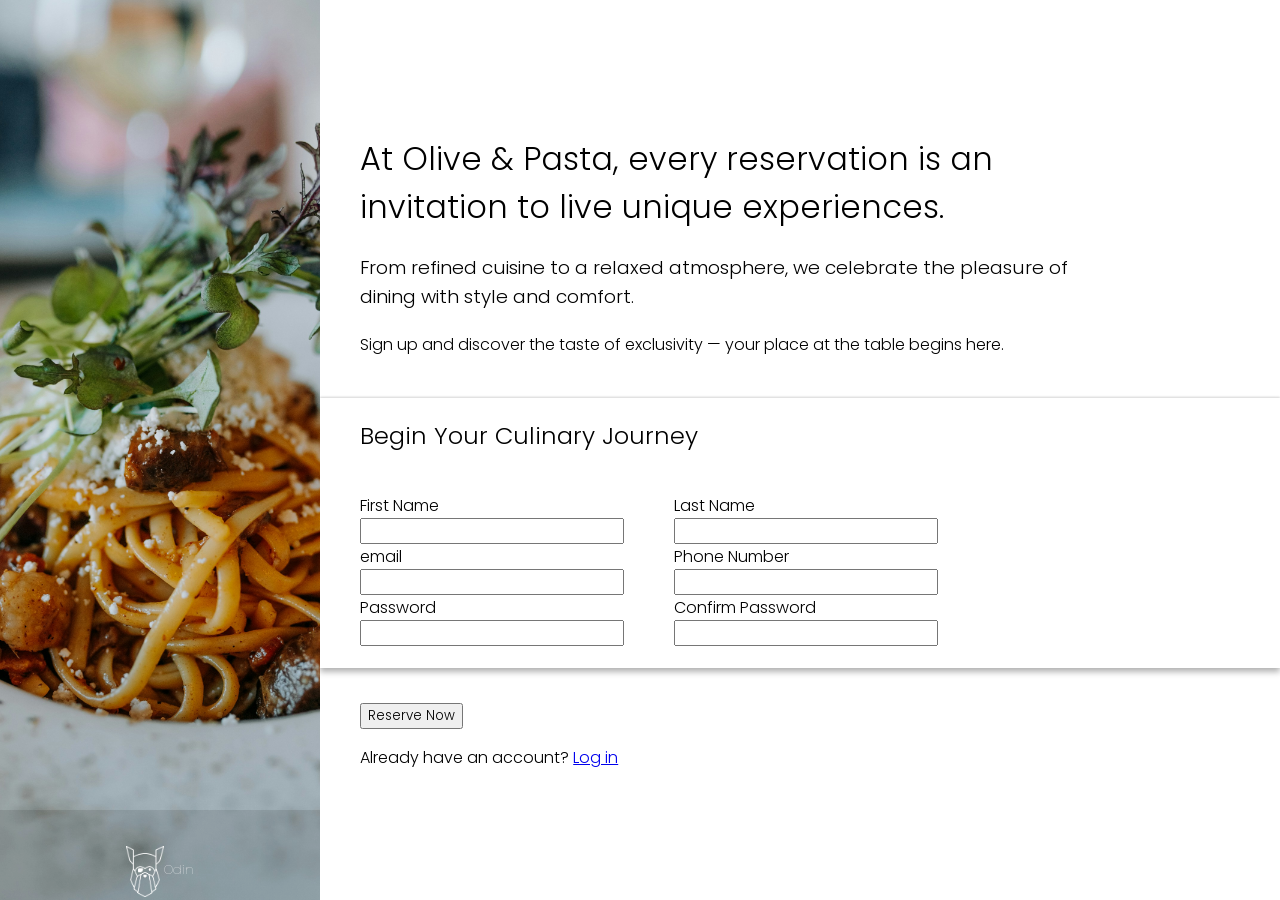
==== index.html @ 53da422f "Add the font and fallbacks for each word" ====
<!DOCTYPE html>
<html lang="en">
<head>
    <meta charset="UTF-8">
    <meta name="viewport" content="width=device-width, initial-scale=1.0">
    <title>
        Olive & Pasta - Restaurant
    </title>
    <link rel="stylesheet" href="style.css">

    <link rel="preconnect" href="https://fonts.googleapis.com">
    <link rel="preconnect" href="https://fonts.gstatic.com" crossorigin>
    <link href="https://fonts.googleapis.com/css2?family=Playfair+Display:ital,wght@0,400..900;1,400..900&family=Poppins:ital,wght@0,100;0,200;0,300;0,400;0,500;0,600;0,700;0,800;0,900;1,100;1,200;1,300;1,400;1,500;1,600;1,700;1,800;1,900&family=Raleway:ital,wght@0,100..900;1,100..900&display=swap" rel="stylesheet">
</head>
<body>
    <div id="photo">
        <div id="logo">
            <img src="img/logo.png" alt="Logo odin">
            <h4 id="odin">Odin</h4>
        </div>
    </div>

    <div id="right-side">
        <div class="top-form">
            <h1>
                At Olive & Pasta, every reservation is an invitation to live unique experiences. 
            </h1>
            <h3>
                From refined cuisine to a relaxed atmosphere, we celebrate the pleasure of dining with style and comfort.
            </h3>
            <h4>
                Sign up and discover the taste of exclusivity — your place at the table begins here.
            </h4>
        </div>
        
        <div class="bottom-form">
            <form action="restaurant.html" method="post" id="register">
                <h2>Begin Your Culinary Journey</h2>
                
                <div id="inputs">
                    <div id="left-inputs">
                        <div>
                            <label for="first-name">First Name</label>
                            <input type="text" id="first-name" name="FirstName" required>
                        </div>

                        <div>
                            <label for="email">email</label>
                            <input type="email" id="email" name="Email" required>
                        </div>

                        <div>
                            <label for="password">Password</label>
                            <input type="password" id="password" name="Password" required>
                        </div>
                    </div>

                    <div id="right-inputs">
                        <div>
                            <label for="last-name">Last Name</label>
                            <input type="text" id="last-name" name="LastName">
                        </div>

                        <div>
                            <label for="Phone">Phone Number</label>
                            <input type="tel">
                        </div>

                        <div>
                            <label for="confirm-password">Confirm Password</label>
                            <input type="password" id="confirm-password" name="confirmed-password" required>
                        </div>
                    </div>

                </div>
            </form>
        </div>

        <div id="bottom-form">
            <button type="submit" form="register">Reserve Now</button>
            <p>Already have an account? <a href="login.html">Log in</a></p>

        </div>
    </div>
</body>
</html>
---- style.css ----
@font-face {
    font-family: 'Cinzel';
    src: url('Cinzel-Regular.woff2') format('woff2'),
        url('Cinzel-Regular.woff') format('woff');
    font-weight: normal;
    font-style: normal;
    font-display: swap;
}

@font-face {
    font-family: 'Lora';
    src: url('Lora-Regular.woff2') format('woff2'),
        url('Lora-Regular.woff') format('woff');
    font-weight: normal;
    font-style: normal;
    font-display: swap;
}

@font-face {
    font-family: 'Cormorant Garamond';
    src: url('CormorantGaramond-Light.woff2') format('woff2'),
        url('CormorantGaramond-Light.woff') format('woff');
    font-weight: 300;
    font-style: normal;
    font-display: swap;
}

#photo {
  background-image: url(img/macarrao.jpg);
  background-size: cover;  
  background-position: center;
  width: 33vw;                   
  height: 100vh; 
  position: relative;
}

body {
    margin: 0;
    display: flex;
    box-sizing: border-box;
    overflow: hidden;
}

#logo img {
    width: 3vw;
    height: auto;
}

#odin {
    color: white;
    font-weight: 5;
    font-size: 13px;
}

#logo {
    display: flex;
    justify-content: center;
    align-items: flex-end;
    padding-left: 10px;
    background-color: rgba(7, 7, 7, 0.1); 
    position: absolute;
    bottom: 0;
    width: 100%;
    box-sizing: border-box;
    height: 10%;
    padding: 3px;
}

#right-side {
    display: flex;
    flex-direction: column;
    justify-content: center;
    gap: 20px;
}

.bottom-form {
    width: 100%;
    box-shadow: 0 -1px 2px rgba(0, 0, 0, 0.15), 0 4px 6px rgba(0, 0, 0, 0.3);
    height: 30%;
}

#inputs {
    box-sizing: border-box;
    display: flex;
    flex-wrap: wrap;
    align-items: flex-start;
    gap: 50px;
}
#register {
    display: flex;
    flex-direction: column;
    flex-wrap: wrap;
    gap: 20px;
}

.top-form h3, .top-form > h1 {
    width: 80%;
}

#left-inputs > div, #right-inputs div{
    display: flex;
    flex-direction: column;
}

form h2, .top-form > h1, #inputs, .top-form h3, .top-form h4, #bottom-form{
    padding-left: 40px;
}

button[type="submit"] {
    margin-top: 15px;
}

h1, h2, h3, h4, label, button, p, input {
  font-family: "Poppins", sans-serif, 'Cinzel', 'Lora', 'Cormorant Garamond', "Playfair Display", "Georgia", "Times New Roman", serif;
  font-weight: 300; /* deixa mais fino */
}
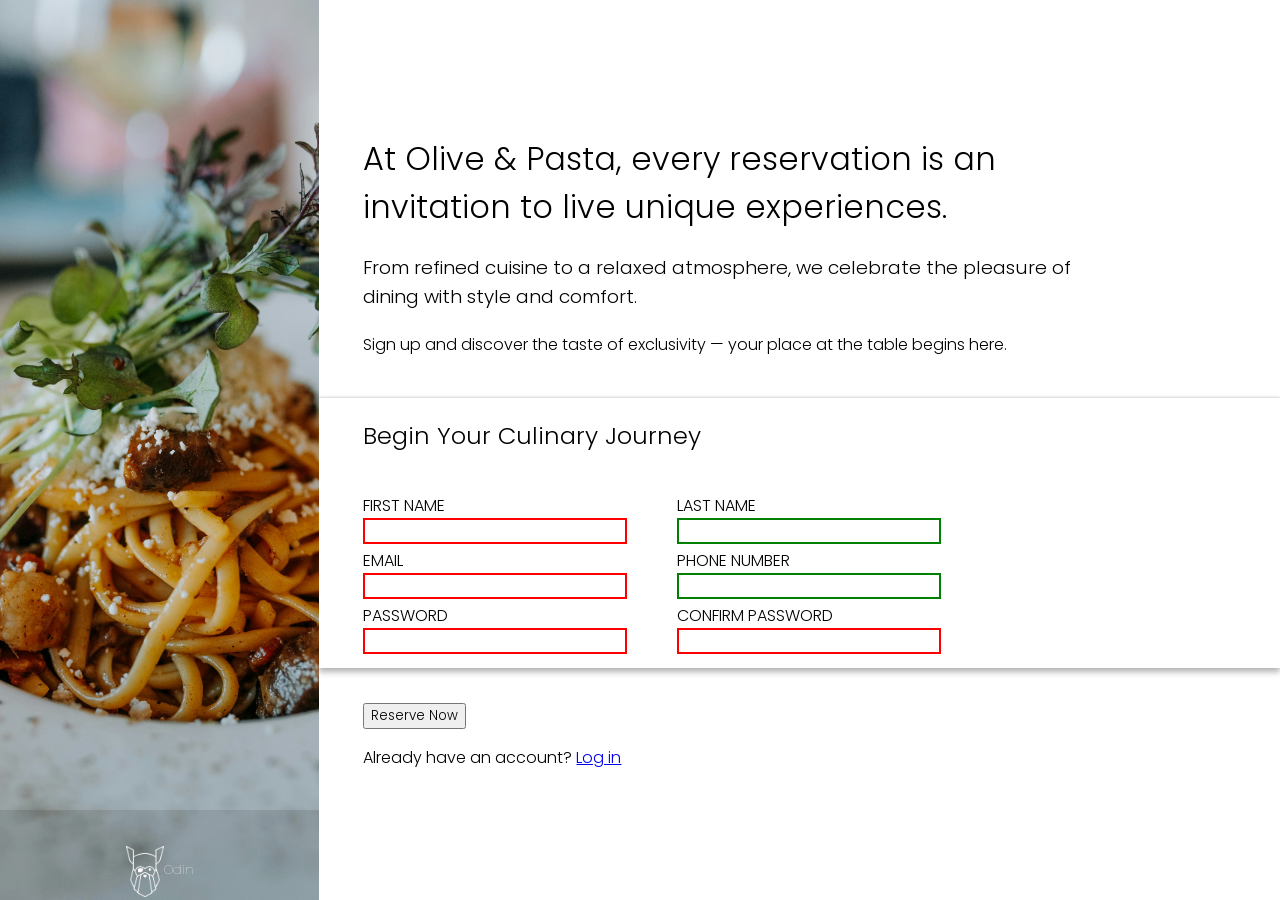
==== commit cd9a6ca5: "Add pattern to all inputs pattern and required inputs" ====
--- a/index.html
+++ b/index.html
@@ -40,34 +40,34 @@
                 <div id="inputs">
                     <div id="left-inputs">
                         <div>
-                            <label for="first-name">First Name</label>
+                            <label for="first-name">FIRST NAME</label>
                             <input type="text" id="first-name" name="FirstName" required>
                         </div>
 
                         <div>
-                            <label for="email">email</label>
+                            <label for="email">EMAIL</label>
                             <input type="email" id="email" name="Email" required>
                         </div>
 
                         <div>
-                            <label for="password">Password</label>
+                            <label for="password">PASSWORD</label>
                             <input type="password" id="password" name="Password" required>
                         </div>
                     </div>
 
                     <div id="right-inputs">
                         <div>
-                            <label for="last-name">Last Name</label>
+                            <label for="last-name">LAST NAME</label>
                             <input type="text" id="last-name" name="LastName">
                         </div>
 
                         <div>
-                            <label for="Phone">Phone Number</label>
+                            <label for="Phone">PHONE NUMBER</label>
                             <input type="tel">
                         </div>
 
                         <div>
-                            <label for="confirm-password">Confirm Password</label>
+                            <label for="confirm-password">CONFIRM PASSWORD</label>
                             <input type="password" id="confirm-password" name="confirmed-password" required>
                         </div>
                     </div>
--- a/style.css
+++ b/style.css
@@ -103,7 +103,7 @@
 }
 
 form h2, .top-form > h1, #inputs, .top-form h3, .top-form h4, #bottom-form{
-    padding-left: 40px;
+    padding-left: 44px;
 }
 
 button[type="submit"] {
@@ -114,3 +114,27 @@
   font-family: "Poppins", sans-serif, 'Cinzel', 'Lora', 'Cormorant Garamond', "Playfair Display", "Georgia", "Times New Roman", serif;
   font-weight: 300; /* deixa mais fino */
 }
+
+#right-inputs div, #left-inputs div {
+    padding-bottom: 4px;
+}
+
+#right-inputs, #left-inputs {
+    margin-bottom: 18px;
+}
+
+div label {
+    font-size:1rem;
+}
+
+input::before {
+    border: 2px solid #E5E7EB;
+}
+
+input:invalid {
+  border: 2px solid red;
+}
+
+input:valid {
+    border: 2px solid green;
+}
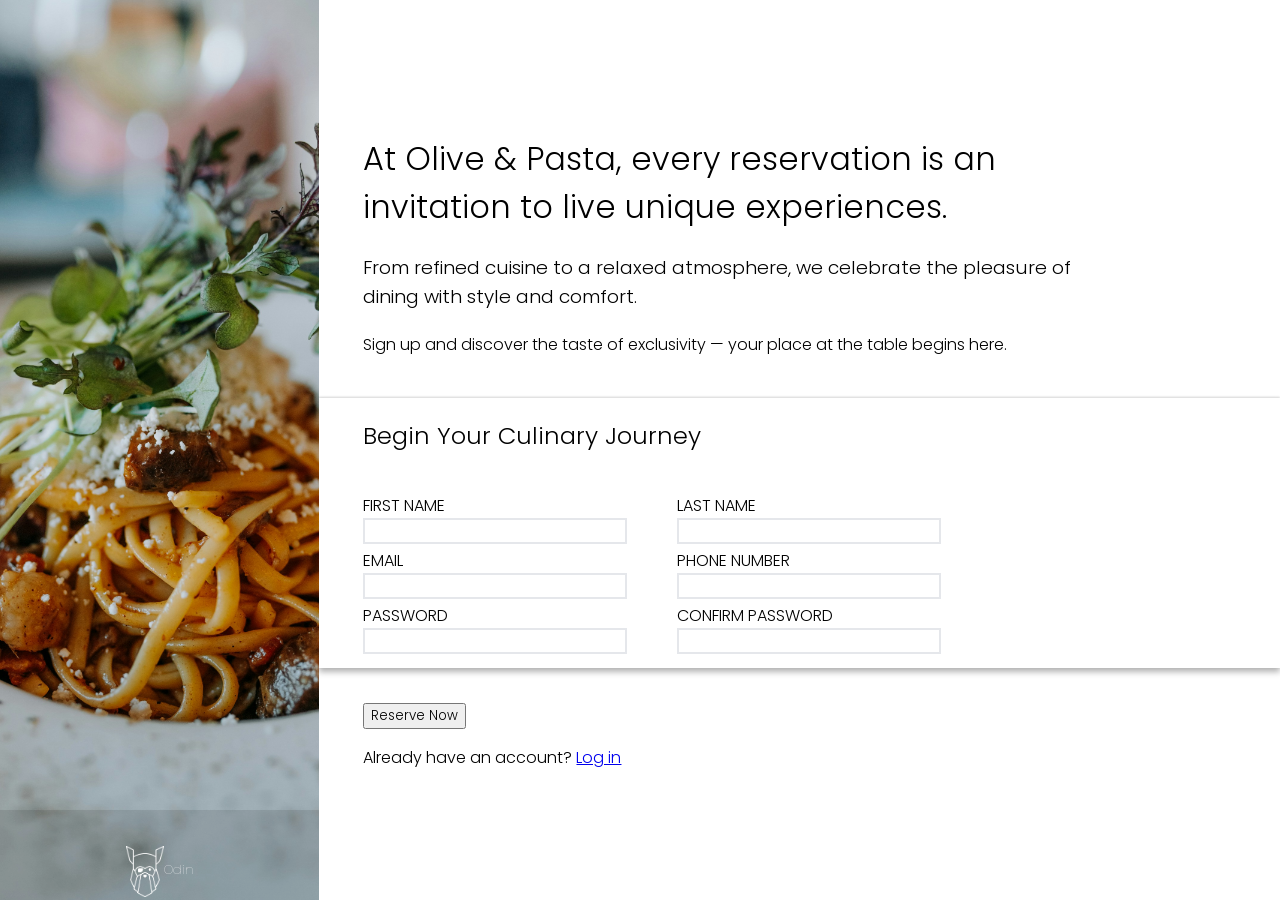
==== commit 52fdc264: "Correct the pattern error at some inputs" ====
--- a/index.html
+++ b/index.html
@@ -41,29 +41,29 @@
                     <div id="left-inputs">
                         <div>
                             <label for="first-name">FIRST NAME</label>
-                            <input type="text" id="first-name" name="FirstName" required>
+                            <input type="text" id="first-name" name="FirstName" pattern="[A-za-zÀ-ÿ\s]{1,} required">
                         </div>
 
                         <div>
                             <label for="email">EMAIL</label>
-                            <input type="email" id="email" name="Email" required>
+                            <input type="email" id="email" name="Email" pattern="[a-z0-9._%+-]+@[a-z0-9.-]+\.[a-z]{2,}$" required>
                         </div>
 
                         <div>
                             <label for="password">PASSWORD</label>
-                            <input type="password" id="password" name="Password" required>
+                            <input type="password" id="password" name="Password" pattern="(?=.*[a-z])(?=.*[A-Z])(?=.*\d)(?=.*[@$!%*?&]).{8,}.{5,}" required>
                         </div>
                     </div>
 
                     <div id="right-inputs">
                         <div>
                             <label for="last-name">LAST NAME</label>
-                            <input type="text" id="last-name" name="LastName">
+                            <input type="text" id="last-name" name="LastName" pattern="[A-Za-zÀ-ÿ\s]{2,}" required>
                         </div>
 
                         <div>
                             <label for="Phone">PHONE NUMBER</label>
-                            <input type="tel">
+                            <input type="tel" pattern="((\(?\d{2}\)?[\s-]?)?\d{4,5}[\s-]?\d{4})|((\+1[\s-]?)?(\(?\d{3}\)?[\s-]?)\d{3}[\s-]?\d{4})" required>
                         </div>
 
                         <div>
--- a/style.css
+++ b/style.css
@@ -127,14 +127,14 @@
     font-size:1rem;
 }
 
-input::before {
+input {
     border: 2px solid #E5E7EB;
 }
 
-input:invalid {
+input:focus:user-invalid {
   border: 2px solid red;
 }
 
-input:valid {
+input:focus:user-valid {
     border: 2px solid green;
 }
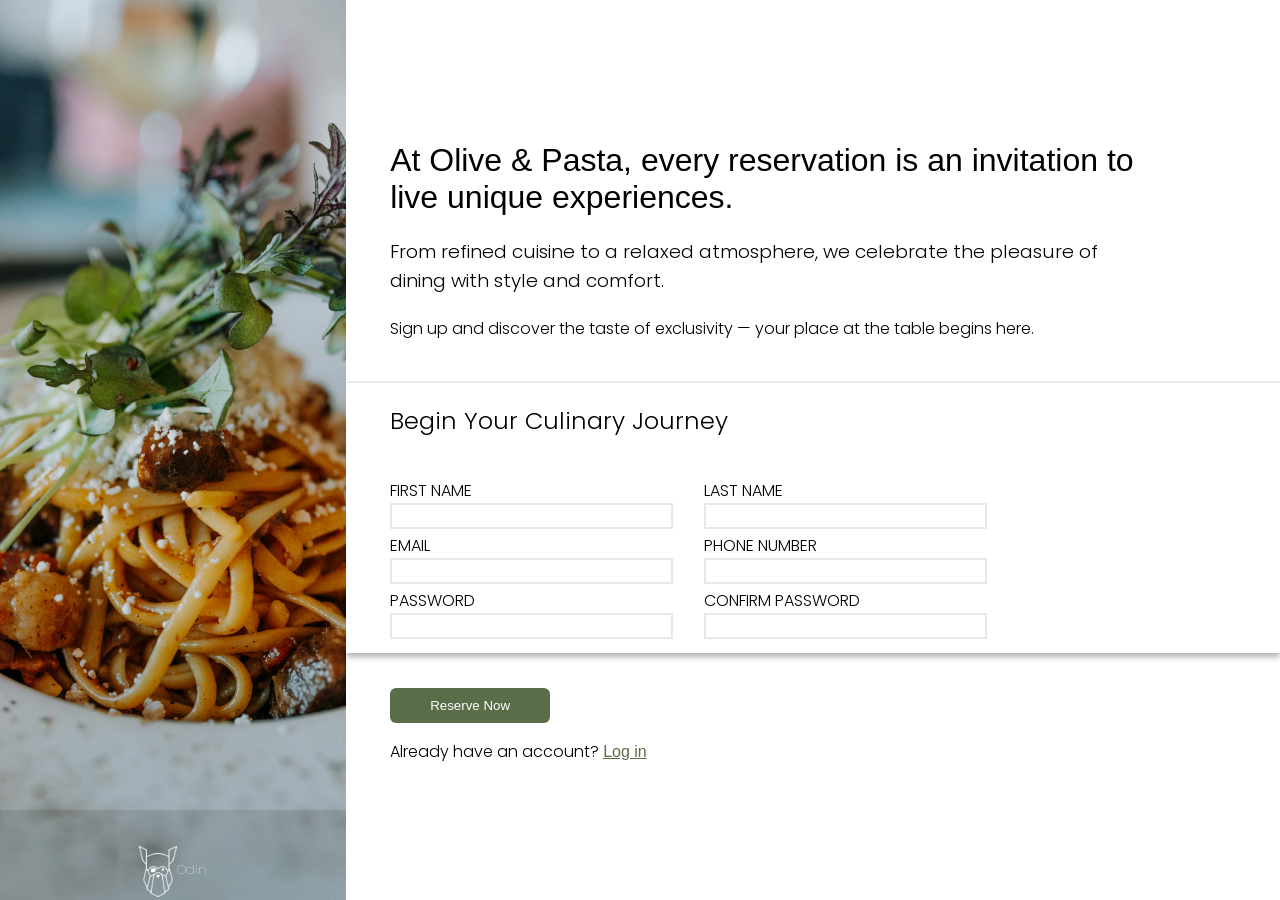
==== commit 5b244652: "Do the README and delete images that were not used" ====
--- a/index.html
+++ b/index.html
@@ -41,34 +41,34 @@
                     <div id="left-inputs">
                         <div>
                             <label for="first-name">FIRST NAME</label>
-                            <input type="text" id="first-name" name="FirstName" pattern="[A-za-zÀ-ÿ\s]{1,} required">
+                            <input title="Enter your first name." type="text" id="first-name" name="FirstName" pattern="[A-Za-zÀ-ÿ\s]{3,}" required>
                         </div>
 
                         <div>
                             <label for="email">EMAIL</label>
-                            <input type="email" id="email" name="Email" pattern="[a-z0-9._%+-]+@[a-z0-9.-]+\.[a-z]{2,}$" required>
+                            <input title="Provide a valid email address." type="email" id="email" name="Email" pattern="[a-z0-9._%+-]+@[a-z0-9.-]+\.[a-z]{2,}$" required>
                         </div>
 
                         <div>
                             <label for="password">PASSWORD</label>
-                            <input type="password" id="password" name="Password" pattern="(?=.*[a-z])(?=.*[A-Z])(?=.*\d)(?=.*[@$!%*?&]).{8,}.{5,}" required>
+                            <input title="at least 8 characters" type="password" id="password" name="Password" pattern="(?=.*[a-z])(?=.*[A-Z])(?=.*\d)(?=.*[@$!%*?&]).{8,}" required>
                         </div>
                     </div>
 
                     <div id="right-inputs">
                         <div>
                             <label for="last-name">LAST NAME</label>
-                            <input type="text" id="last-name" name="LastName" pattern="[A-Za-zÀ-ÿ\s]{2,}" required>
+                            <input title="Enter your last name." type="text" id="last-name" name="LastName" pattern="[A-Za-zÀ-ÿ\s]{2,}" required>
                         </div>
 
                         <div>
                             <label for="Phone">PHONE NUMBER</label>
-                            <input type="tel" pattern="((\(?\d{2}\)?[\s-]?)?\d{4,5}[\s-]?\d{4})|((\+1[\s-]?)?(\(?\d{3}\)?[\s-]?)\d{3}[\s-]?\d{4})" required>
+                            <input title="Enter your phone number, USA (10 digits) or Brazil (11 digits) " type="tel" pattern="\d{10,11}" required>
                         </div>
 
                         <div>
                             <label for="confirm-password">CONFIRM PASSWORD</label>
-                            <input type="password" id="confirm-password" name="confirmed-password" required>
+                            <input title="Repeat your password to confirm — must match exactly." type="password" id="confirm-password" name="confirmed-password" pattern=".{8,}" required>
                         </div>
                     </div>
 
@@ -78,7 +78,7 @@
 
         <div id="bottom-form">
             <button type="submit" form="register">Reserve Now</button>
-            <p>Already have an account? <a href="login.html">Log in</a></p>
+            <p>Already have an account? <a href="">Log in</a></p>
 
         </div>
     </div>
--- a/style.css
+++ b/style.css
@@ -127,14 +127,52 @@
     font-size:1rem;
 }
 
+/* inputs validation */
 input {
+    width: 104%;
     border: 2px solid #E5E7EB;
 }
 
-input:focus:user-invalid {
-  border: 2px solid red;
+input:user-invalid {
+  border: 2px solid rgba(194, 36, 36, 0.986);
 }
 
-input:focus:user-valid {
-    border: 2px solid green;
-}+
+/*Selected input*/
+input:focus {
+    outline: none;
+    border: 2px solid var(--green);
+    box-shadow: 0 4px 6px -1px rgba (0,0,0,0.1);
+}
+
+input:hover,button:hover {
+    box-shadow: 0 -3px 10px rgba(0,0,0,0.15);
+}
+
+/* button */
+:root {
+    --green: #596D48;
+}
+
+button {
+    font-weight: 420;
+    color: white;
+    padding: 10px 40px;
+    border-radius: 6px;
+    border: #596D48;
+    background-color: var(--green);
+}
+
+#bottom-form a {
+    font-weight: 500;
+    color: var(--green);
+}
+
+#bottom-form p {
+    font-weight: 399;
+}
+
+h1 {
+    font-weight: 500;
+}
+
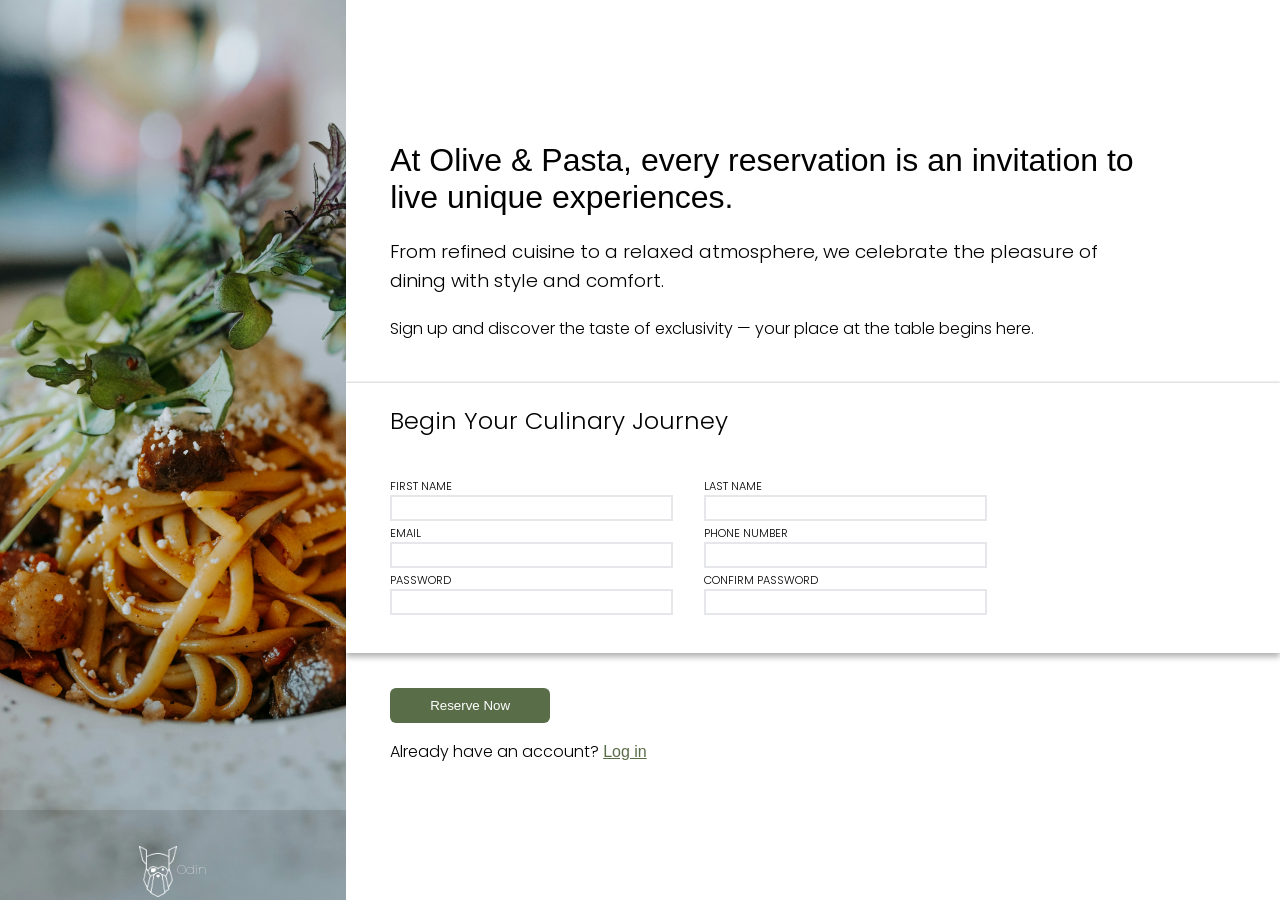
==== commit a5ac617f: "The link wont turn 404 when clicked" ====
--- a/index.html
+++ b/index.html
@@ -78,7 +78,7 @@
 
         <div id="bottom-form">
             <button type="submit" form="register">Reserve Now</button>
-            <p>Already have an account? <a href="">Log in</a></p>
+            <p>Already have an account? <a href="#">Log in</a></p>
 
         </div>
     </div>
--- a/style.css
+++ b/style.css
@@ -123,10 +123,6 @@
     margin-bottom: 18px;
 }
 
-div label {
-    font-size:1rem;
-}
-
 /* inputs validation */
 input {
     width: 104%;
@@ -176,3 +172,10 @@
     font-weight: 500;
 }
 
+label {
+    font-size: 0.7rem;
+}
+
+a {
+    font-style: none;
+}
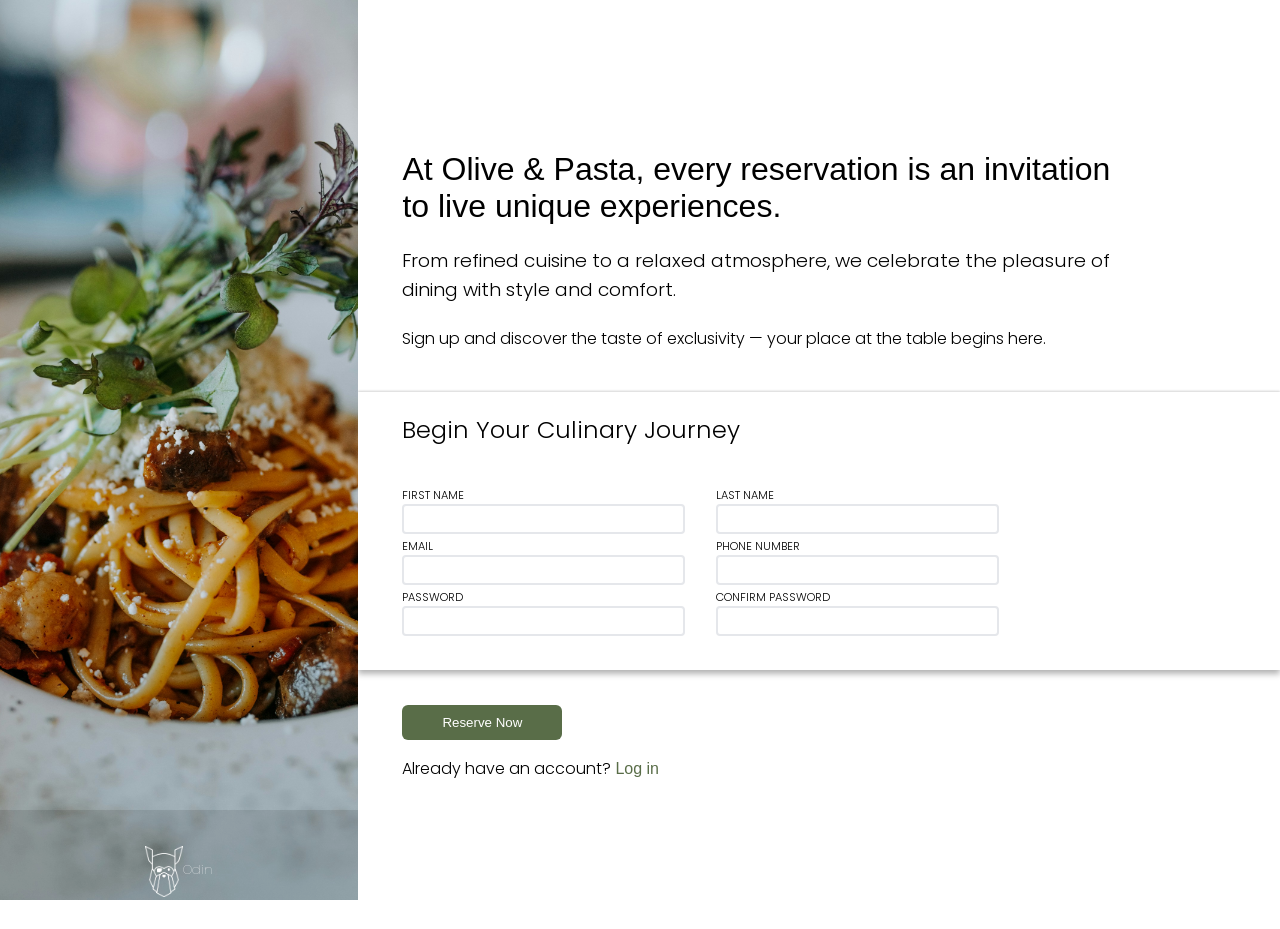
==== commit 938f2a70: "Correct the title for the password now the title is more precise about the password alert" ====
--- a/index.html
+++ b/index.html
@@ -51,7 +51,7 @@
 
                         <div>
                             <label for="password">PASSWORD</label>
-                            <input title="at least 8 characters" type="password" id="password" name="Password" pattern="(?=.*[a-z])(?=.*[A-Z])(?=.*\d)(?=.*[@$!%*?&]).{8,}" required>
+                            <input title="The password must be at least 8 characters long, including an uppercase letter, a lowercase letter, a number, and a special character (@$!%*?&)" type="password" id="password" name="Password" pattern="(?=.*[a-z])(?=.*[A-Z])(?=.*\d)(?=.*[@$!%*?&]).{8,}" required>
                         </div>
                     </div>
 
--- a/style.css
+++ b/style.css
@@ -29,7 +29,8 @@
   background-image: url(img/macarrao.jpg);
   background-size: cover;  
   background-position: center;
-  width: 33vw;                   
+  width: 28vw; 
+  min-width: 28vw;                  
   height: 100vh; 
   position: relative;
 }
@@ -120,7 +121,8 @@
 }
 
 #right-inputs, #left-inputs {
-    margin-bottom: 18px;
+    margin-bottom: 50%;
+    margin-top: 0px;
 }
 
 /* inputs validation */
@@ -177,5 +179,12 @@
 }
 
 a {
-    font-style: none;
-}+    text-decoration: none;
+}
+
+input {
+    height: 1.5rem;
+    border-radius: 4px;
+}
+
+
